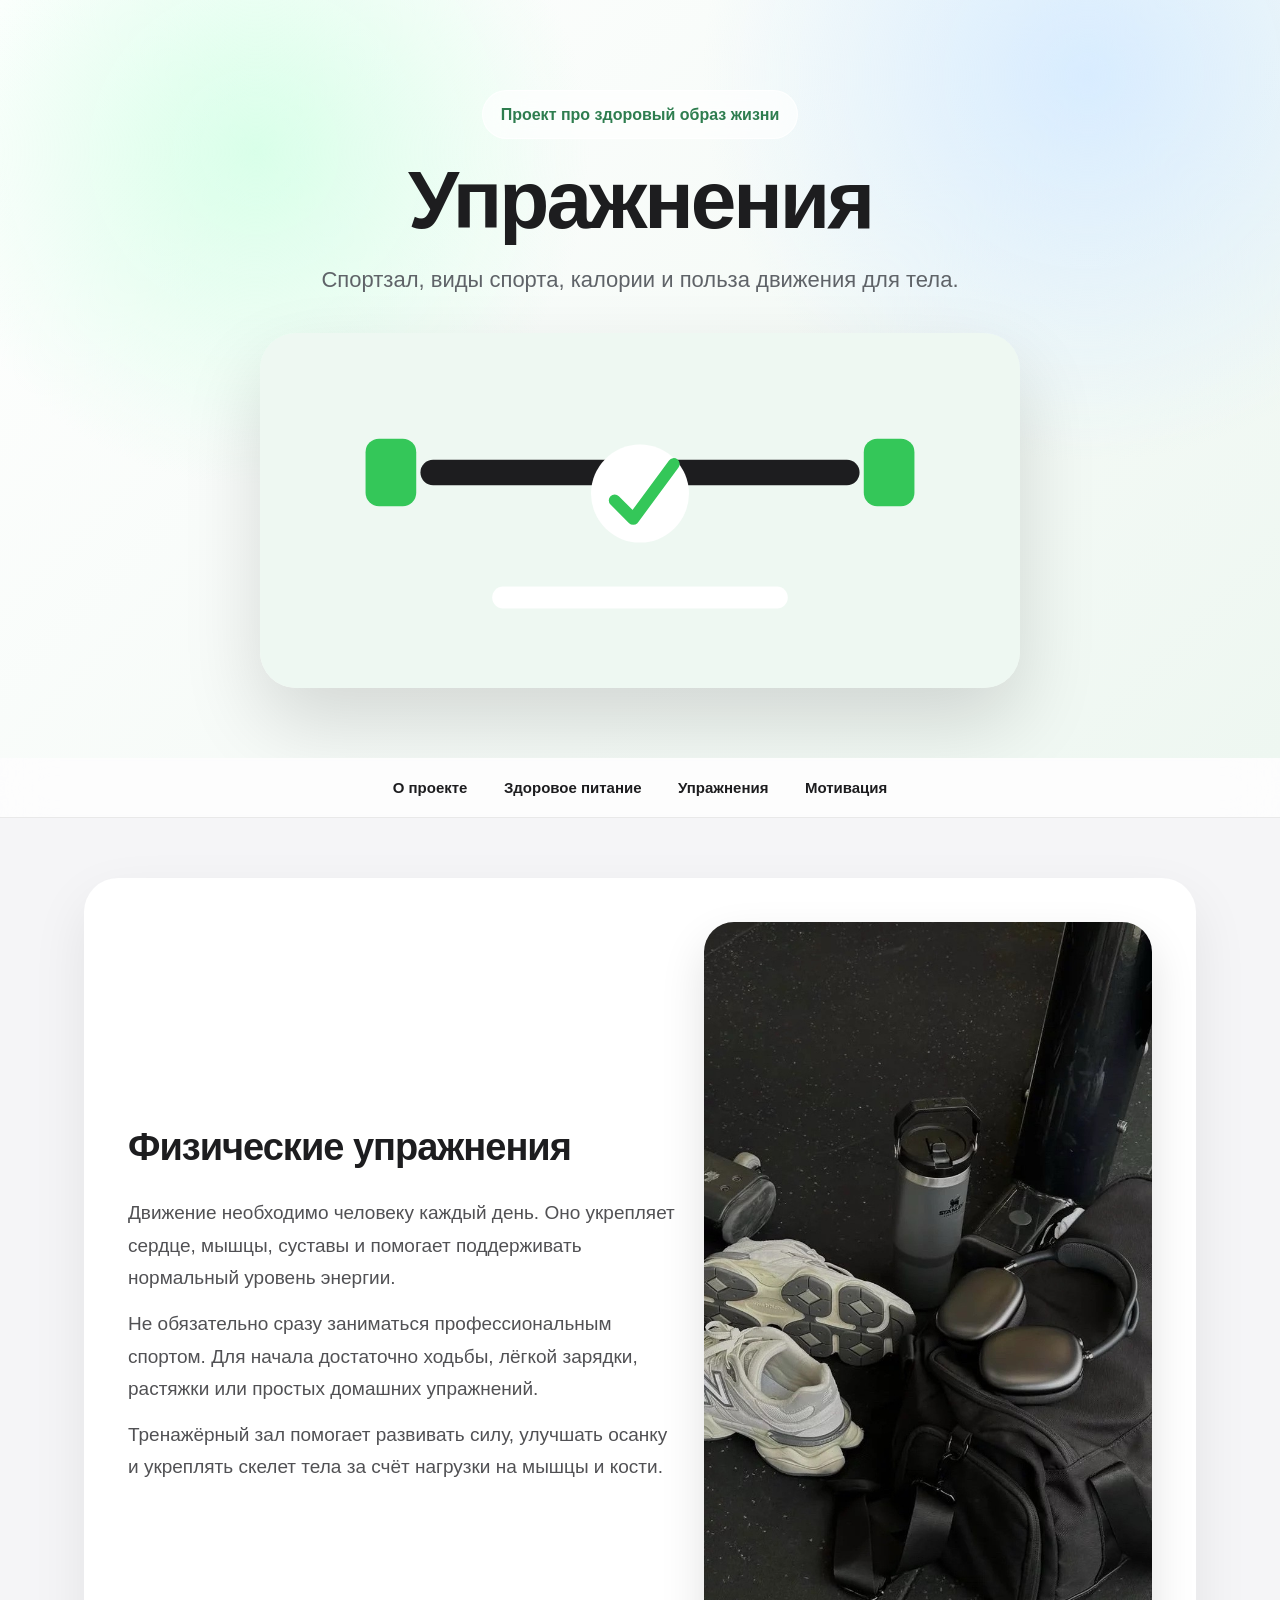
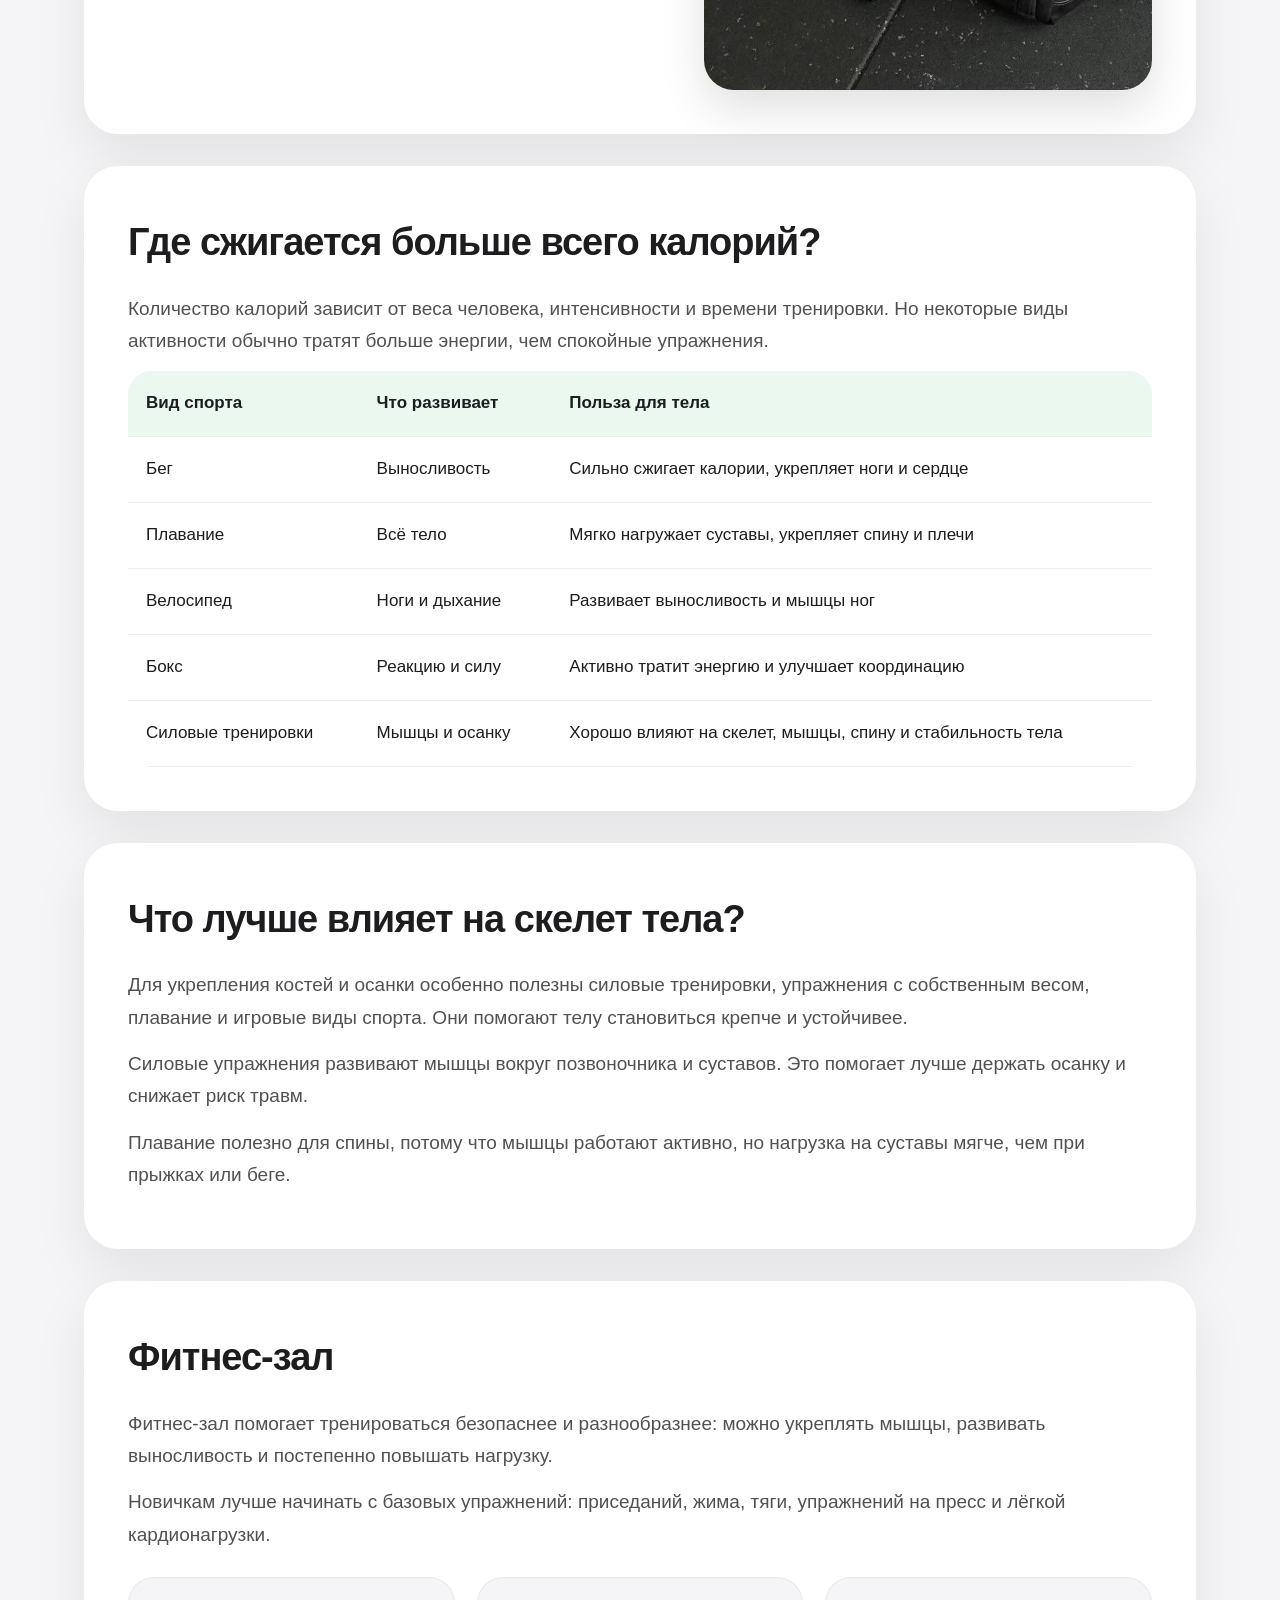
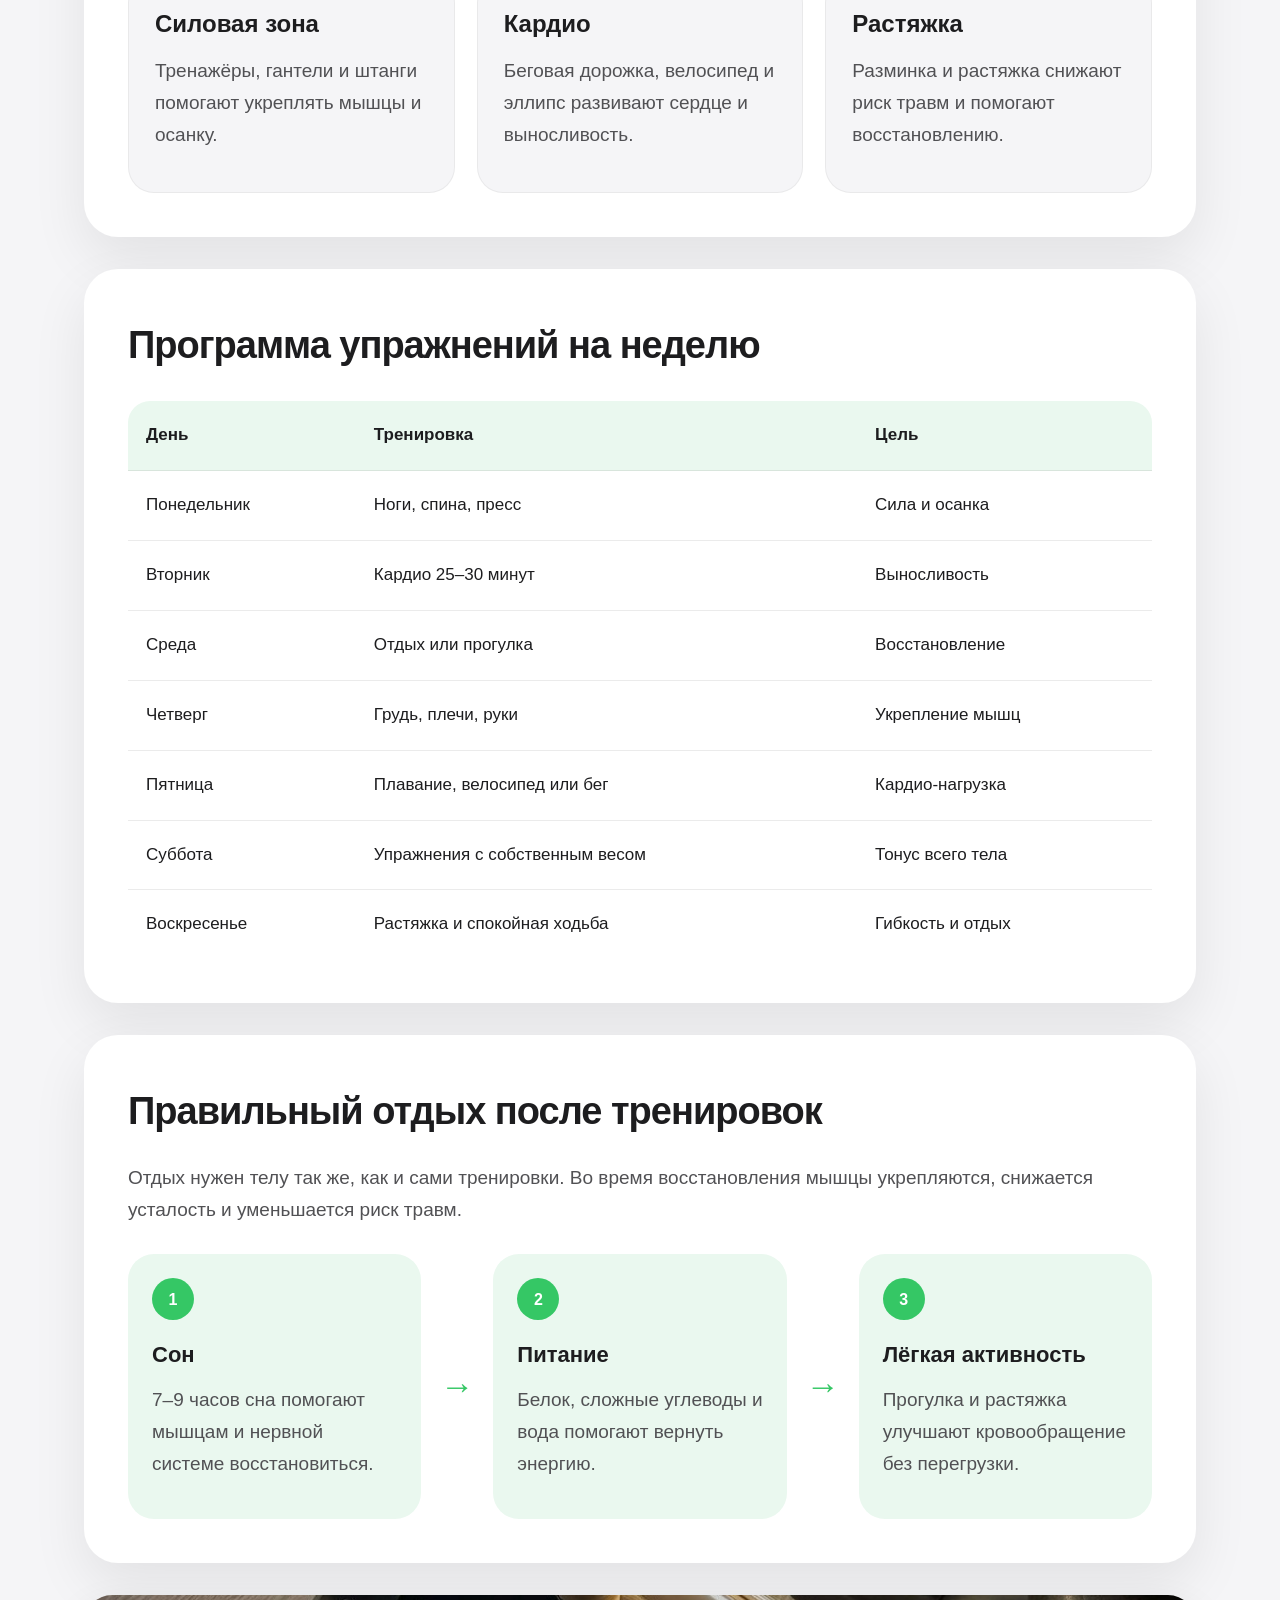
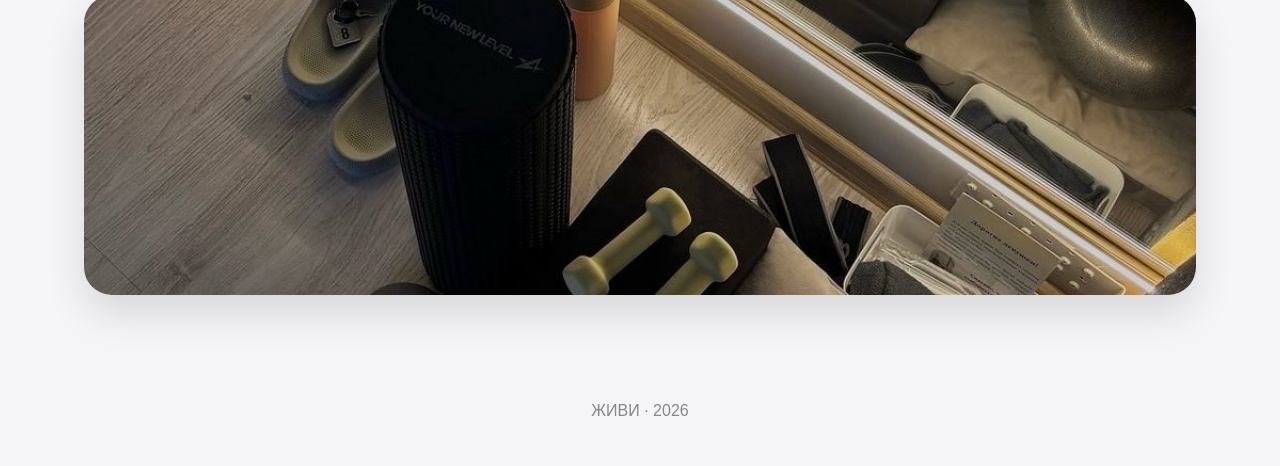
==== exercise.html @ 661ed114 "Add files via upload" ====
<!DOCTYPE html>
<html lang="ru">
<head>
    <meta charset="UTF-8">
    <meta name="viewport" content="width=device-width, initial-scale=1.0">
    <title>ЖИВИ | Упражнения</title>
    <link rel="stylesheet" href="css/exercise.css">
    <link rel="icon" href="images/лого_сайта.jpg">
</head>
<body>

    <header class="hero">
        <div class="hero-badge">Проект про здоровый образ жизни</div>

        <h1>Упражнения</h1>

        <p>
            Спортзал, виды спорта, калории и польза движения для тела.
        </p>

        <img
            class="hero-art"
            src="images/exercise.svg"
            alt="Упражнения"
        >
    </header>

    <nav>
        <a href="index.html">О проекте</a>
        <a href="food.html">Здоровое питание</a>
        <a href="exercise.html">Упражнения</a>
        <a href="motivation.html">Мотивация</a>
    </nav>

    <main>

        <section class="card split">
            <div>
                <h2>Физические упражнения</h2>

                <p>
                    Движение необходимо человеку каждый день. Оно укрепляет сердце,
                    мышцы, суставы и помогает поддерживать нормальный уровень энергии.
                </p>

                <p>
                    Не обязательно сразу заниматься профессиональным спортом.
                    Для начала достаточно ходьбы, лёгкой зарядки, растяжки
                    или простых домашних упражнений.
                </p>

                <p>
                    Тренажёрный зал помогает развивать силу, улучшать осанку и
                    укреплять скелет тела за счёт нагрузки на мышцы и кости.
                </p>
            </div>

            <img
                class="photo"
                src="images/зал_вайб.jpg"
                alt="Спортзал"
            >
        </section>

        <section class="card">
            <h2>Где сжигается больше всего калорий?</h2>

            <p>
                Количество калорий зависит от веса человека, интенсивности и
                времени тренировки. Но некоторые виды активности обычно тратят
                больше энергии, чем спокойные упражнения.
            </p>

            <table class="table">
                <tr>
                    <th>Вид спорта</th>
                    <th>Что развивает</th>
                    <th>Польза для тела</th>
                </tr>

                <tr>
                    <td>Бег</td>
                    <td>Выносливость</td>
                    <td>Сильно сжигает калории, укрепляет ноги и сердце</td>
                </tr>

                <tr>
                    <td>Плавание</td>
                    <td>Всё тело</td>
                    <td>Мягко нагружает суставы, укрепляет спину и плечи</td>
                </tr>

                <tr>
                    <td>Велосипед</td>
                    <td>Ноги и дыхание</td>
                    <td>Развивает выносливость и мышцы ног</td>
                </tr>

                <tr>
                    <td>Бокс</td>
                    <td>Реакцию и силу</td>
                    <td>Активно тратит энергию и улучшает координацию</td>
                </tr>

                <tr>
                    <td>Силовые тренировки</td>
                    <td>Мышцы и осанку</td>
                    <td>Хорошо влияют на скелет, мышцы, спину и стабильность тела</td>
                </tr>
            </table>
        </section>

        <section class="card">
            <h2>Что лучше влияет на скелет тела?</h2>

            <p>
                Для укрепления костей и осанки особенно полезны силовые тренировки,
                упражнения с собственным весом, плавание и игровые виды спорта.
                Они помогают телу становиться крепче и устойчивее.
            </p>

            <p>
                Силовые упражнения развивают мышцы вокруг позвоночника и суставов.
                Это помогает лучше держать осанку и снижает риск травм.
            </p>

            <p>
                Плавание полезно для спины, потому что мышцы работают активно,
                но нагрузка на суставы мягче, чем при прыжках или беге.
            </p>
        </section>

        <section class="card">
            <h2>Фитнес-зал</h2>

            <p>
                Фитнес-зал помогает тренироваться безопаснее и разнообразнее: можно
                укреплять мышцы, развивать выносливость и постепенно повышать нагрузку.
            </p>

            <p>
                Новичкам лучше начинать с базовых упражнений: приседаний, жима,
                тяги, упражнений на пресс и лёгкой кардионагрузки.
            </p>

            <div class="fitness-grid">
                <div class="fitness-box">
                    <h3>Силовая зона</h3>
                    <p>Тренажёры, гантели и штанги помогают укреплять мышцы и осанку.</p>
                </div>

                <div class="fitness-box">
                    <h3>Кардио</h3>
                    <p>Беговая дорожка, велосипед и эллипс развивают сердце и выносливость.</p>
                </div>

                <div class="fitness-box">
                    <h3>Растяжка</h3>
                    <p>Разминка и растяжка снижают риск травм и помогают восстановлению.</p>
                </div>
            </div>
        </section>

        <section class="card">
            <h2>Программа упражнений на неделю</h2>

            <table class="exercise-table">
                <thead>
                    <tr>
                        <th>День</th>
                        <th>Тренировка</th>
                        <th>Цель</th>
                    </tr>
                </thead>
                <tbody>
                    <tr>
                        <td>Понедельник</td>
                        <td>Ноги, спина, пресс</td>
                        <td>Сила и осанка</td>
                    </tr>
                    <tr>
                        <td>Вторник</td>
                        <td>Кардио 25–30 минут</td>
                        <td>Выносливость</td>
                    </tr>
                    <tr>
                        <td>Среда</td>
                        <td>Отдых или прогулка</td>
                        <td>Восстановление</td>
                    </tr>
                    <tr>
                        <td>Четверг</td>
                        <td>Грудь, плечи, руки</td>
                        <td>Укрепление мышц</td>
                    </tr>
                    <tr>
                        <td>Пятница</td>
                        <td>Плавание, велосипед или бег</td>
                        <td>Кардио-нагрузка</td>
                    </tr>
                    <tr>
                        <td>Суббота</td>
                        <td>Упражнения с собственным весом</td>
                        <td>Тонус всего тела</td>
                    </tr>
                    <tr>
                        <td>Воскресенье</td>
                        <td>Растяжка и спокойная ходьба</td>
                        <td>Гибкость и отдых</td>
                    </tr>
                </tbody>
            </table>
        </section>

        <section class="card">
            <h2>Правильный отдых после тренировок</h2>

            <p>
                Отдых нужен телу так же, как и сами тренировки. Во время восстановления
                мышцы укрепляются, снижается усталость и уменьшается риск травм.
            </p>

            <div class="rest-scheme">
                <div class="rest-item">
                    <span>1</span>
                    <h3>Сон</h3>
                    <p>7–9 часов сна помогают мышцам и нервной системе восстановиться.</p>
                </div>

                <div class="rest-arrow">→</div>

                <div class="rest-item">
                    <span>2</span>
                    <h3>Питание</h3>
                    <p>Белок, сложные углеводы и вода помогают вернуть энергию.</p>
                </div>

                <div class="rest-arrow">→</div>

                <div class="rest-item">
                    <span>3</span>
                    <h3>Лёгкая активность</h3>
                    <p>Прогулка и растяжка улучшают кровообращение без перегрузки.</p>
                </div>
            </div>
        </section>

        <section class="gallery gallery-one">
            <img src="images/зал_footer.jpg" alt="Зал">
        </section>

    </main>

    <footer>
        ЖИВИ · 2026
    </footer>

</body>
</html>
---- css/exercise.css ----
* {
    margin: 0;
    padding: 0;
    box-sizing: border-box;
}

html {
    scroll-behavior: smooth;
}

body {
    font-family: -apple-system, BlinkMacSystemFont, "Segoe UI", Arial, sans-serif;
    background: #f5f5f7;
    color: #1d1d1f;
    line-height: 1.7;
}

.hero {
    min-height: 520px;
    padding: 90px 24px 70px;
    text-align: center;
    background:
        radial-gradient(circle at 20% 20%, #d9ffe9, transparent 28%),
        radial-gradient(circle at 85% 10%, #d8ecff, transparent 30%),
        linear-gradient(135deg, #fff, #eef7f1);
    overflow: hidden;
}

.hero-badge {
    display: inline-block;
    padding: 10px 18px;
    background: rgba(255, 255, 255, .65);
    backdrop-filter: blur(18px);
    border: 1px solid rgba(255, 255, 255, .8);
    border-radius: 999px;
    color: #2e7d4f;
    font-weight: 700;
    margin-bottom: 22px;
}

.hero h1 {
    font-size: clamp(42px, 7vw, 82px);
    line-height: .95;
    letter-spacing: -3px;
    margin-bottom: 22px;
}

.hero p {
    max-width: 760px;
    margin: 0 auto 35px;
    font-size: 22px;
    color: #5f6368;
}

.hero-art {
    max-width: 760px;
    width: 100%;
    margin: 30px auto 0;
    border-radius: 36px;
    box-shadow: 0 35px 80px rgba(0, 0, 0, .14);
    display: block;
}

nav {
    position: sticky;
    top: 0;
    z-index: 10;
    background: rgba(255, 255, 255, .74);
    backdrop-filter: blur(25px);
    border-bottom: 1px solid rgba(0, 0, 0, .08);
    padding: 16px;
    text-align: center;
}

nav a {
    text-decoration: none;
    color: #1d1d1f;
    margin: 0 16px;
    font-size: 15px;
    font-weight: 600;
    transition: .25s;
}

nav a:hover {
    color: #0071e3;
}

main {
    max-width: 1160px;
    margin: 60px auto;
    padding: 0 24px;
}

.card {
    background: #fff;
    border-radius: 34px;
    padding: 44px;
    margin-bottom: 32px;
    box-shadow: 0 22px 55px rgba(0, 0, 0, .08);
}

.card h2 {
    font-size: 38px;
    letter-spacing: -1px;
    margin-bottom: 18px;
}

.card p,
.card li {
    font-size: 19px;
    color: #515154;
    margin-bottom: 14px;
}

.card ul {
    padding-left: 24px;
}

.grid {
    display: grid;
    grid-template-columns: repeat(auto-fit, minmax(245px, 1fr));
    gap: 24px;
}

.mini-card {
    background: #fff;
    border-radius: 28px;
    padding: 30px;
    box-shadow: 0 15px 35px rgba(0, 0, 0, .06);
    transition: .25s;
}

.mini-card:hover {
    transform: translateY(-6px);
}

.mini-card .icon {
    font-size: 38px;
    margin-bottom: 12px;
}

.mini-card h3 {
    font-size: 24px;
    margin-bottom: 10px;
}

.mini-card p {
    font-size: 17px;
    color: #5f6368;
}

.split {
    display: grid;
    grid-template-columns: 1.1fr .9fr;
    gap: 28px;
    align-items: center;
}

.photo {
    width: 100%;
    border-radius: 30px;
    box-shadow: 0 20px 45px rgba(0, 0, 0, .12);
    display: block;
}

.compare {
    display: grid;
    grid-template-columns: repeat(2, minmax(0, 1fr));
    gap: 24px;
}

.compare-box {
    border-radius: 30px;
    padding: 30px;
    background: #f5f5f7;
    border: 1px solid rgba(0, 0, 0, .05);
}

.compare-box h3 {
    font-size: 28px;
    margin-bottom: 14px;
}

.tag {
    display: inline-block;
    background: #e6f7ed;
    color: #217a47;
    border-radius: 999px;
    padding: 7px 13px;
    font-weight: 700;
    margin: 6px 8px 6px 0;
}

.table {
    width: 100%;
    border-collapse: collapse;
    overflow: hidden;
    border-radius: 24px;
    background: #fff;
}

.table th,
.table td {
    padding: 18px;
    border-bottom: 1px solid #ececec;
    text-align: left;
    font-size: 17px;
}

.table th {
    background: #eaf8ef;
}

.fitness-grid {
    display: grid;
    grid-template-columns: repeat(3, 1fr);
    gap: 22px;
    margin-top: 26px;
}

.fitness-box {
    background: #f5f5f7;
    border-radius: 26px;
    padding: 26px;
    border: 1px solid rgba(0, 0, 0, .05);
}

.fitness-box h3 {
    font-size: 24px;
    margin-bottom: 10px;
}

.exercise-table {
    width: 100%;
    margin-top: 24px;
    border-collapse: collapse;
    overflow: hidden;
    border-radius: 22px;
    background: #ffffff;
}

.exercise-table th,
.exercise-table td {
    padding: 20px 18px;
    text-align: left;
    font-size: 17px;
    color: #1d1d1f;
    border-bottom: 1px solid rgba(0, 0, 0, .08);
}

.exercise-table th {
    background: #eaf8ef;
    color: #1d1d1f;
    font-weight: 700;
}

.exercise-table tr:last-child td {
    border-bottom: none;
}

.rest-scheme {
    display: grid;
    grid-template-columns: 1fr 40px 1fr 40px 1fr;
    align-items: stretch;
    gap: 16px;
    margin-top: 28px;
}

.rest-item {
    background: #eaf8ef;
    border-radius: 26px;
    padding: 24px;
    min-height: 190px;
}

.rest-item span {
    display: flex;
    align-items: center;
    justify-content: center;
    width: 42px;
    height: 42px;
    margin-bottom: 16px;
    border-radius: 50%;
    background: #35c765;
    color: #ffffff;
    font-weight: 700;
}

.rest-item h3 {
    font-size: 22px;
    margin-bottom: 10px;
}

.rest-arrow {
    display: flex;
    align-items: center;
    justify-content: center;
    color: #35c765;
    font-size: 34px;
    font-weight: 700;
}

.gallery {
    display: grid;
    grid-template-columns: repeat(auto-fit, minmax(260px, 1fr));
    gap: 24px;
    margin-bottom: 32px;
}

.gallery img {
    width: 100%;
    border-radius: 28px;
    box-shadow: 0 18px 40px rgba(0, 0, 0, .1);
    background: white;
}

.gallery-one {
    grid-template-columns: 1fr;
}

.gallery-one img {
    height: 300px;
    object-fit: cover;
    object-position: center;
    border-radius: 28px;
    box-shadow: 0 18px 40px rgba(0, 0, 0, 0.12);
}


footer {
    text-align: center;
    padding: 42px;
    color: #86868b;
}

@media (max-width: 800px) {
    .split,
    .compare {
        grid-template-columns: 1fr;
    }

    nav a {
        display: inline-block;
        margin: 6px 10px;
    }

    .card {
        padding: 30px;
    }

    .hero h1 {
        letter-spacing: -2px;
    }

    .rest-scheme {
        grid-template-columns: 1fr;
    }

    .rest-arrow {
        transform: rotate(90deg);
    }
}
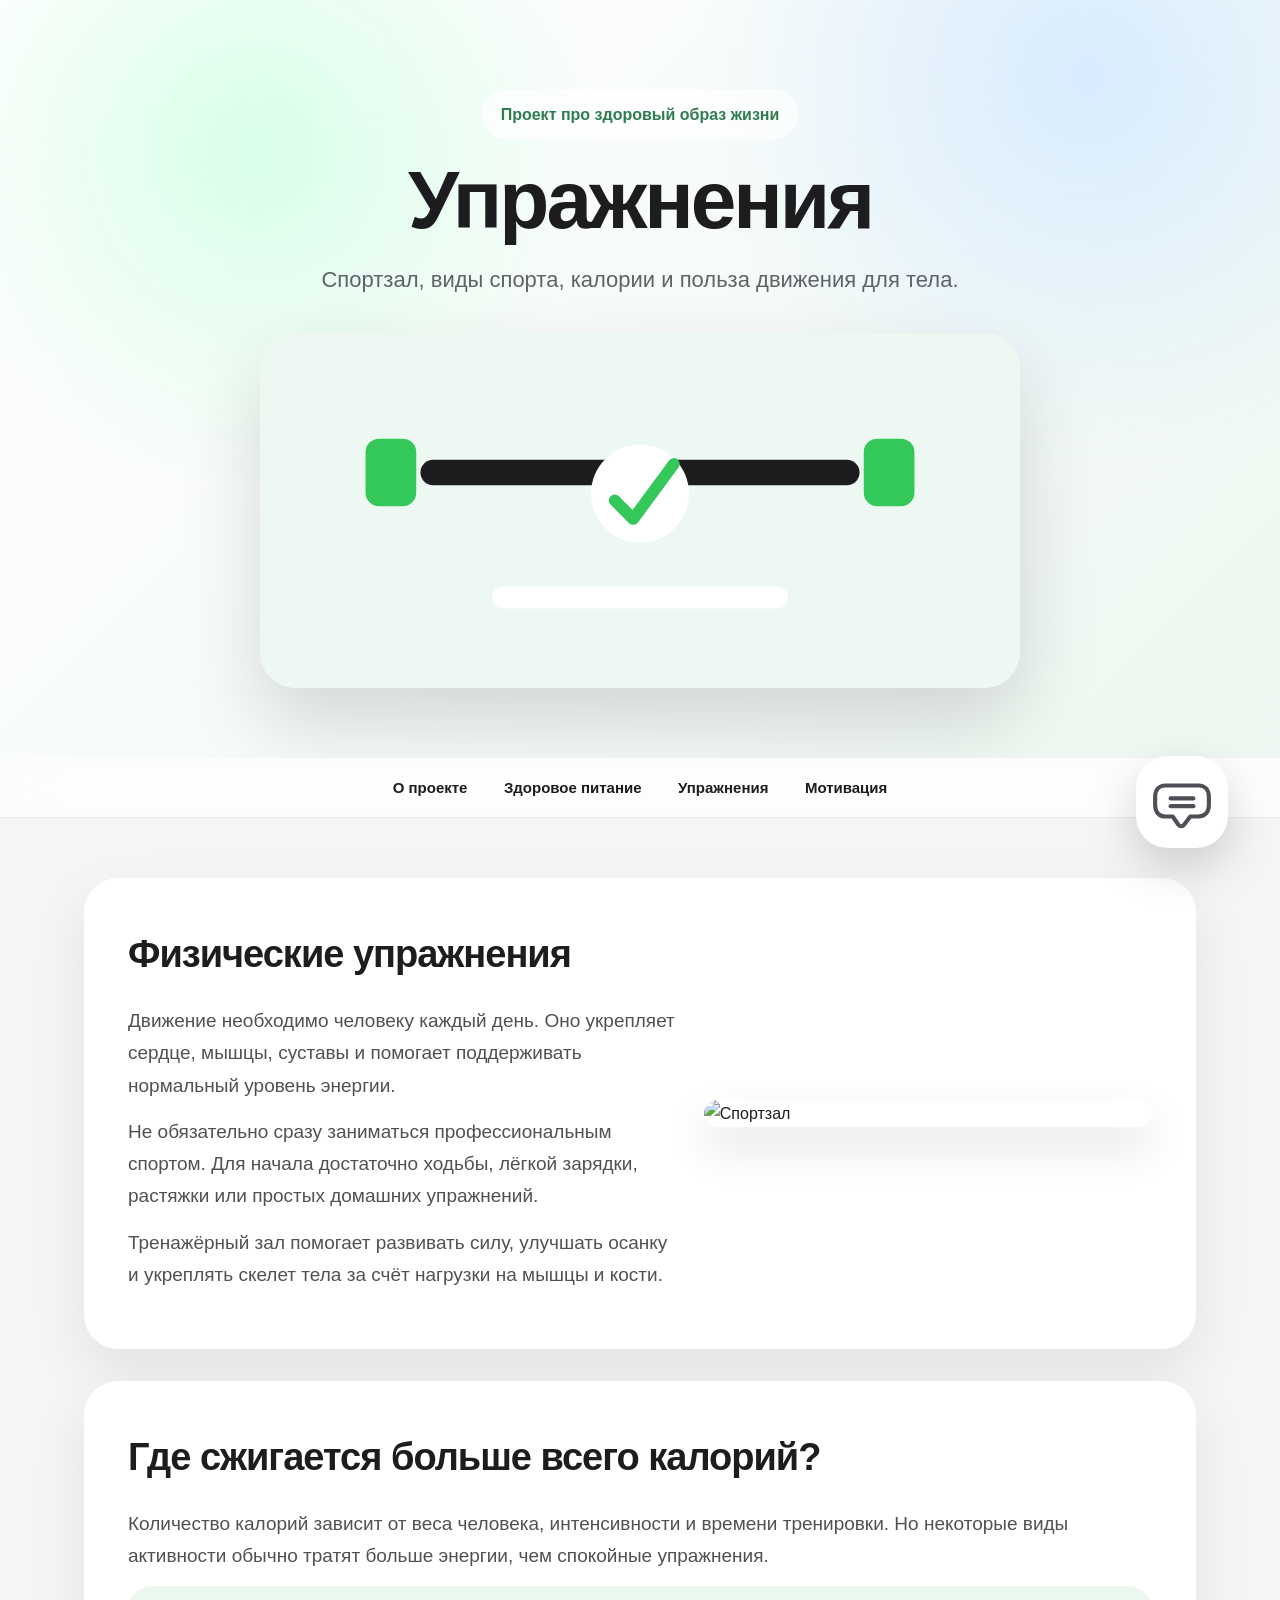
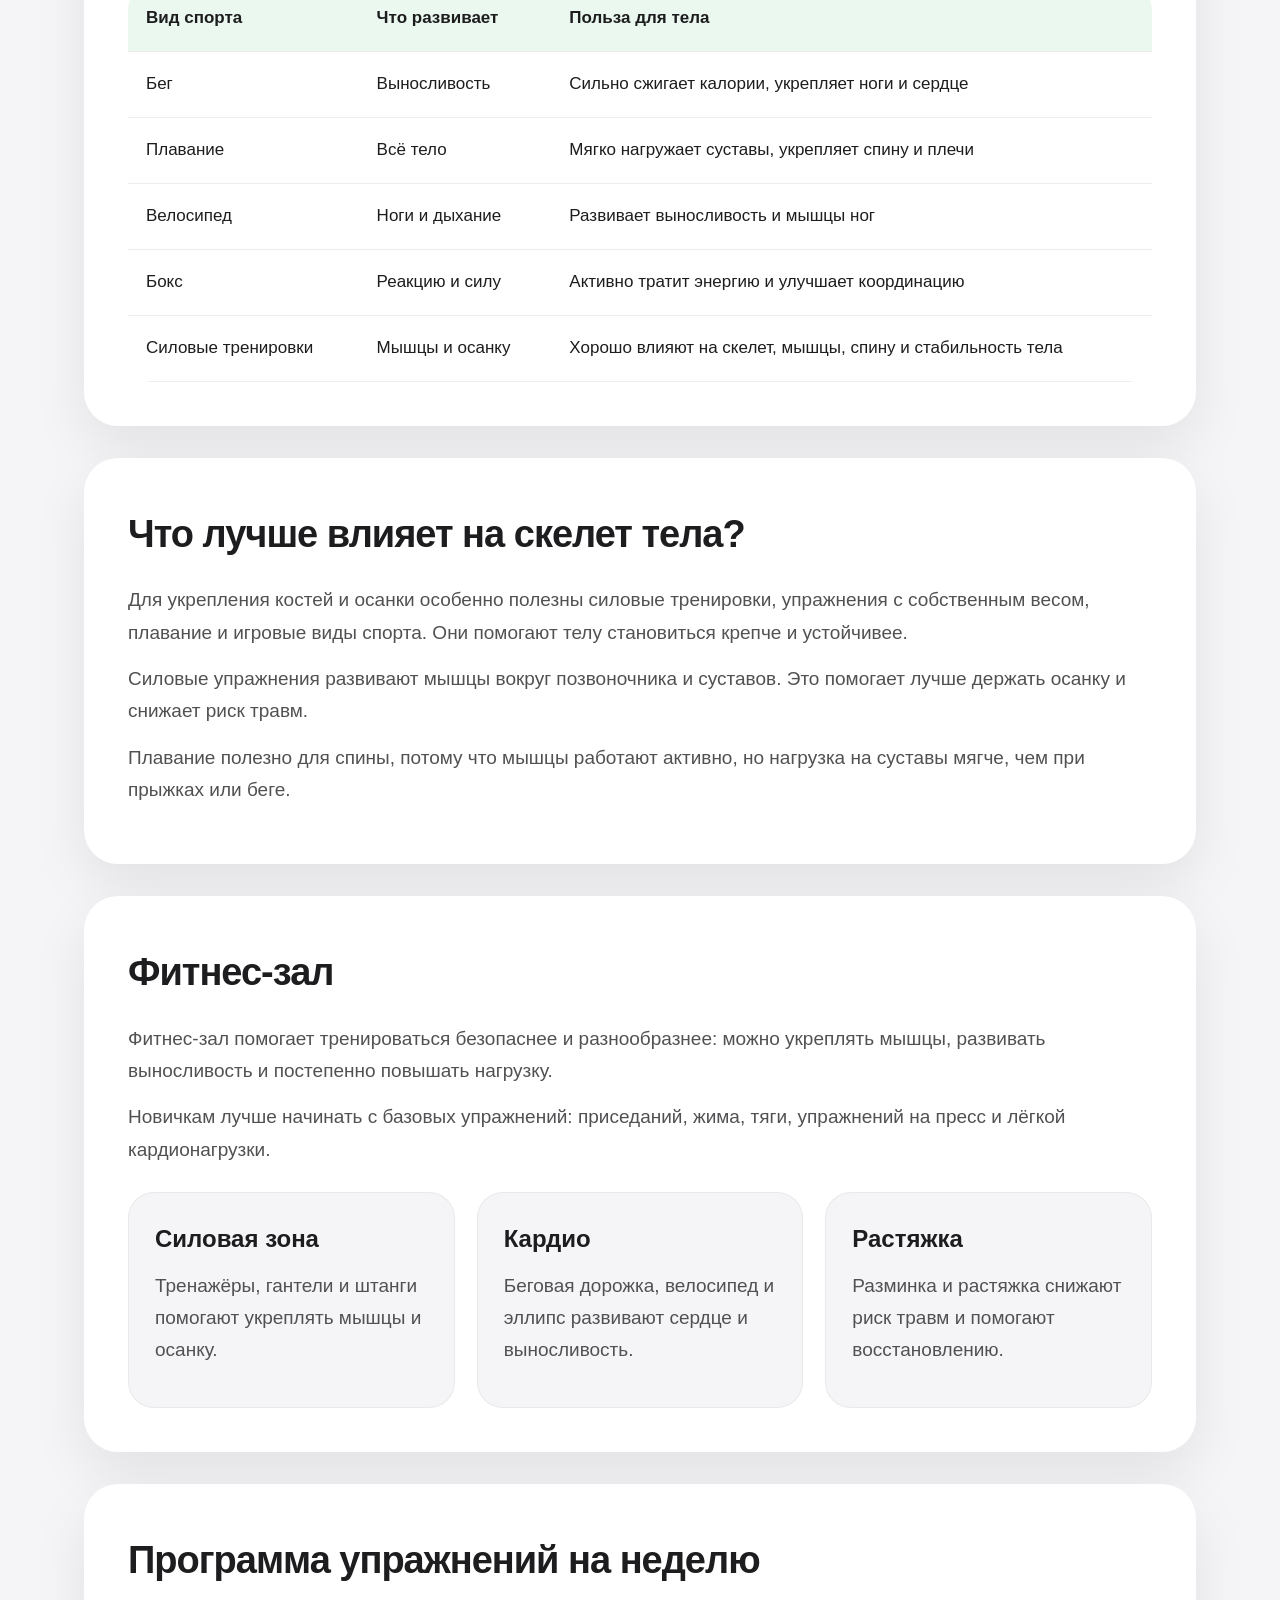
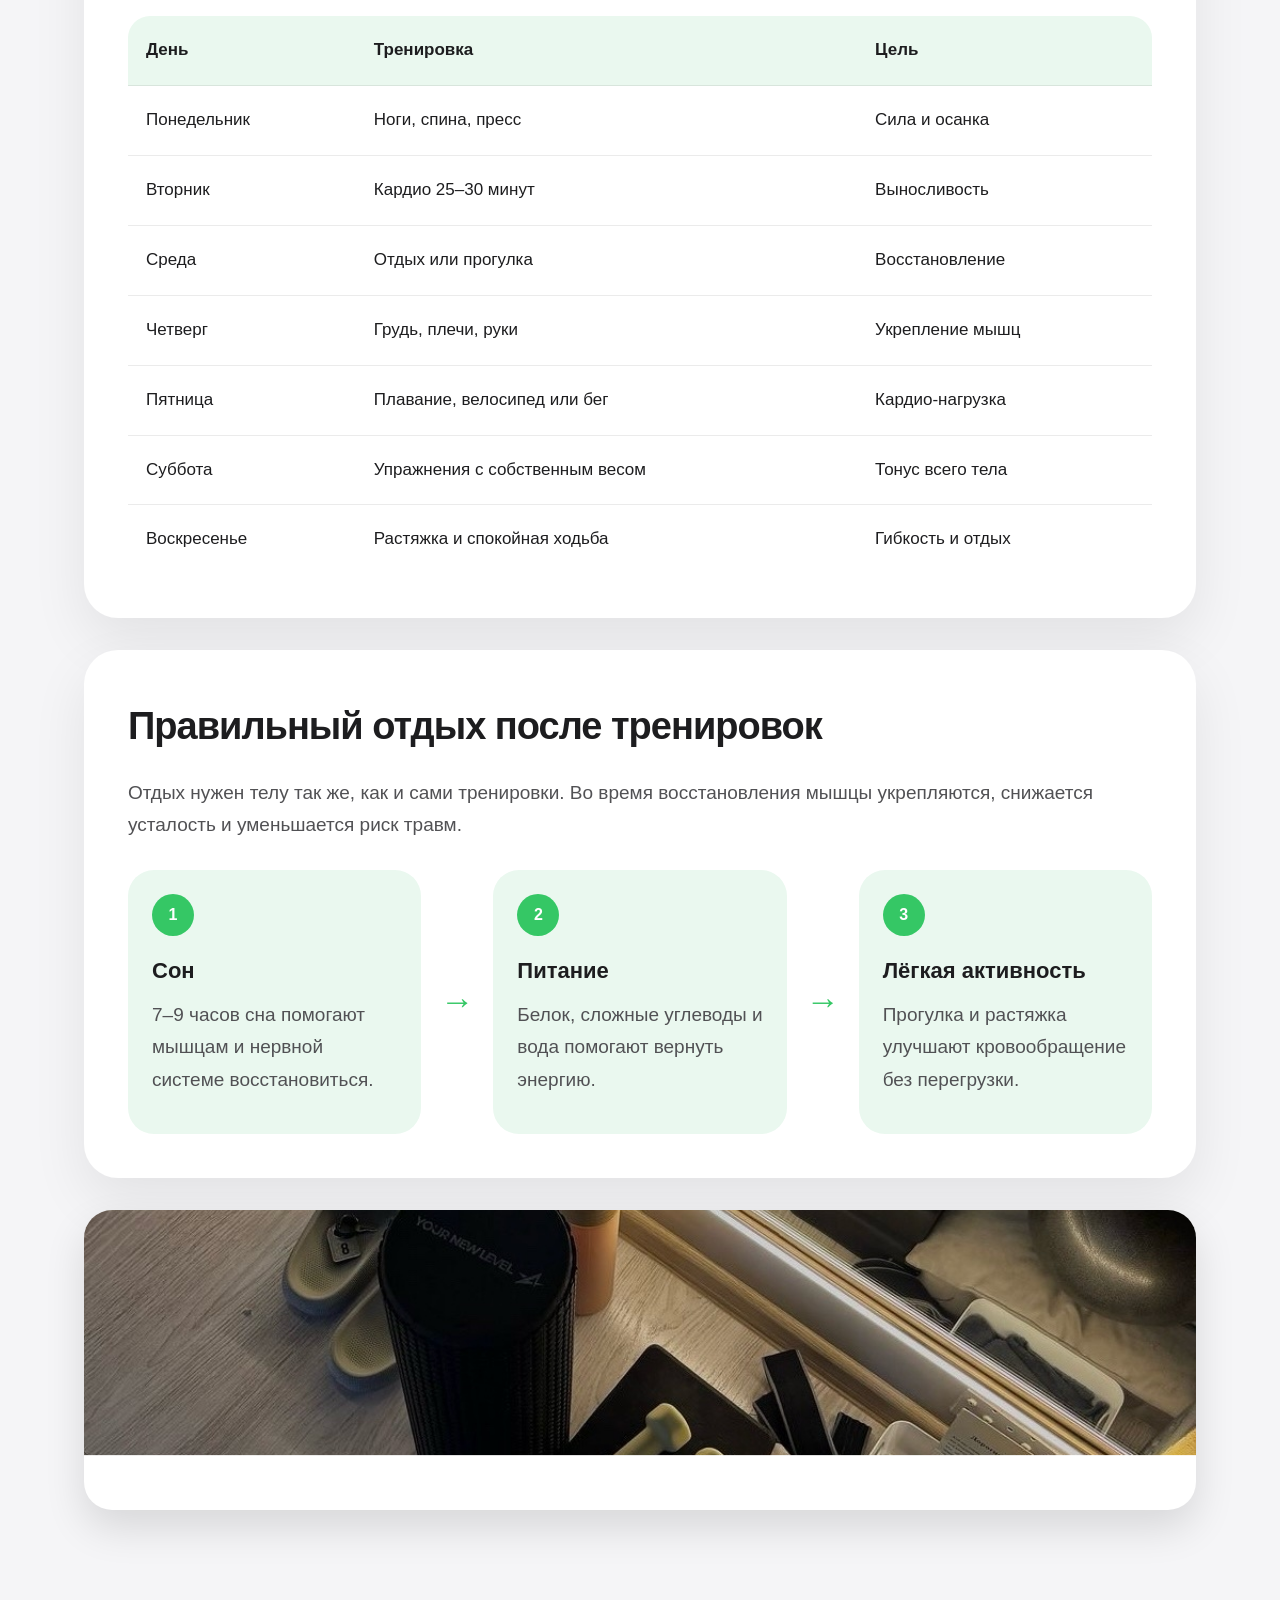
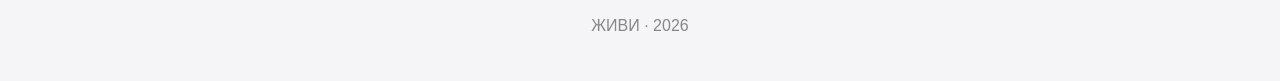
==== commit 2b1b67f7: "Add files via upload" ====
--- a/exercise.html
+++ b/exercise.html
@@ -255,5 +255,116 @@
         ЖИВИ · 2026
     </footer>
 
+    <div class="jivi-join-widget">
+
+        <div class="jivi-interest-message" id="jiviInterestMessage">
+            тут кое-что интересное
+        </div>
+
+        <button class="jivi-chat-button" id="jiviOpenModal" aria-label="Записаться на проект ЖИВИ">
+            <svg viewBox="0 0 120 100" class="jivi-chat-icon" aria-hidden="true">
+                <path d="M28 18H92C105 18 112 27 112 40V57C112 70 104 78 91 78H76L64 94C61 98 56 98 53 94L42 78H28C15 78 8 69 8 56V40C8 27 15 18 28 18Z"></path>
+                <line x1="38" y1="43" x2="82" y2="43"></line>
+                <line x1="38" y1="58" x2="82" y2="58"></line>
+            </svg>
+        </button>
+
+    </div>
+
+    <div class="jivi-modal" id="jiviModal">
+        <div class="jivi-modal-window">
+
+            <button class="jivi-close" id="jiviCloseModal" aria-label="Закрыть окно">
+                ×
+            </button>
+
+            <div class="jivi-modal-icon">
+                <svg viewBox="0 0 120 100" aria-hidden="true">
+                    <path d="M28 18H92C105 18 112 27 112 40V57C112 70 104 78 91 78H76L64 94C61 98 56 98 53 94L42 78H28C15 78 8 69 8 56V40C8 27 15 18 28 18Z"></path>
+                    <line x1="38" y1="43" x2="82" y2="43"></line>
+                    <line x1="38" y1="58" x2="82" y2="58"></line>
+                </svg>
+            </div>
+
+            <h2>Запись на проект ЖИВИ</h2>
+
+            <p>
+                Оставь имя и почту, чтобы присоединиться к проекту
+                и начать путь к здоровому образу жизни.
+            </p>
+
+            <form class="jivi-form" id="jiviForm">
+                <input type="text" id="jiviName" placeholder="Ваше имя" required>
+                <input type="email" id="jiviEmail" placeholder="Ваша почта" required>
+
+                <button type="submit">
+                    Записаться
+                </button>
+            </form>
+
+        </div>
+        </div>
+
+        <div class="jivi-success-modal" id="jiviSuccessModal">
+        <div class="jivi-success-window">
+            <div class="jivi-success-mark">✓</div>
+            <h2>Вы успешно записались на наш проект</h2>
+            <button id="jiviSuccessClose">
+                Отлично
+            </button>
+        </div>
+    </div>
+    
+<script>
+    const jiviOpenModal = document.getElementById('jiviOpenModal');
+    const jiviCloseModal = document.getElementById('jiviCloseModal');
+    const jiviModal = document.getElementById('jiviModal');
+    const jiviForm = document.getElementById('jiviForm');
+    const jiviSuccessModal = document.getElementById('jiviSuccessModal');
+    const jiviSuccessClose = document.getElementById('jiviSuccessClose');
+    const jiviInterestMessage = document.getElementById('jiviInterestMessage');
+
+    jiviOpenModal.addEventListener('click', function () {
+        jiviModal.classList.add('active');
+        jiviInterestMessage.classList.remove('show');
+    });
+
+    jiviCloseModal.addEventListener('click', function () {
+        jiviModal.classList.remove('active');
+    });
+
+    jiviModal.addEventListener('click', function (event) {
+        if (event.target === jiviModal) {
+            jiviModal.classList.remove('active');
+        }
+    });
+
+    jiviForm.addEventListener('submit', function (event) {
+        event.preventDefault();
+
+        jiviModal.classList.remove('active');
+        jiviSuccessModal.classList.add('active');
+        jiviForm.reset();
+    });
+
+    jiviSuccessClose.addEventListener('click', function () {
+        jiviSuccessModal.classList.remove('active');
+    });
+
+    jiviSuccessModal.addEventListener('click', function (event) {
+        if (event.target === jiviSuccessModal) {
+            jiviSuccessModal.classList.remove('active');
+        }
+    });
+
+    setTimeout(function () {
+        jiviInterestMessage.classList.add('show');
+
+        setTimeout(function () {
+            jiviInterestMessage.classList.remove('show');
+        }, 6000);
+    }, 15000);
+</script>
+
 </body>
 </html>
--- a/css/exercise.css
+++ b/css/exercise.css
@@ -333,6 +333,278 @@
     color: #86868b;
 }
 
+.jivi-join-widget {
+    position: fixed !important;
+    right: 52px !important;   /* отступ от правого края */
+    bottom: 52px !important; /* подняли выше футера */
+    left: auto !important;
+    top: auto !important;
+    z-index: 1000 !important;
+}
+
+.jivi-chat-button {
+    width: 92px;
+    height: 92px;
+    border: none;
+    border-radius: 32px;
+    background: #ffffff;
+    box-shadow: 0 18px 46px rgba(0, 0, 0, 0.17);
+    cursor: pointer;
+    display: flex;
+    align-items: center;
+    justify-content: center;
+    transition: transform 0.25s ease, box-shadow 0.25s ease;
+}
+
+.jivi-chat-button:hover {
+    transform: translateY(-4px);
+    box-shadow: 0 20px 46px rgba(0, 0, 0, 0.2);
+}
+
+.jivi-chat-icon {
+    width: 62px;
+    height: 62px;
+    fill: none;
+    stroke: #4f5056;
+    stroke-width: 8;
+    stroke-linecap: round;
+    stroke-linejoin: round;
+}
+
+.jivi-interest-message {
+    position: absolute;
+    right: 88px;
+    bottom: 15px;
+    min-width: 210px;
+    padding: 14px 18px;
+    border-radius: 22px;
+    background: #ffffff;
+    color: #1f1f1f;
+    font-size: 15px;
+    font-weight: 600;
+    box-shadow: 0 14px 34px rgba(0, 0, 0, 0.14);
+    opacity: 0;
+    pointer-events: none;
+    transform: translateX(25px) scale(0.96);
+    transition: opacity 0.45s ease, transform 0.45s ease;
+}
+
+.jivi-interest-message::after {
+    content: "";
+    position: absolute;
+    right: -8px;
+    bottom: 20px;
+    width: 16px;
+    height: 16px;
+    background: #ffffff;
+    transform: rotate(45deg);
+}
+
+.jivi-interest-message.show {
+    opacity: 1;
+    transform: translateX(0) scale(1);
+}
+
+.jivi-modal,
+.jivi-success-modal {
+    position: fixed;
+    inset: 0;
+    background: rgba(20, 24, 28, 0.36);
+    backdrop-filter: blur(8px);
+    display: none;
+    align-items: center;
+    justify-content: center;
+    padding: 20px;
+}
+
+.jivi-modal {
+    z-index: 2000;
+}
+
+.jivi-success-modal {
+    z-index: 3000;
+}
+
+.jivi-modal.active,
+.jivi-success-modal.active {
+    display: flex;
+}
+
+.jivi-modal-window,
+.jivi-success-window {
+    position: relative;
+    width: 100%;
+    max-width: 430px;
+    background: #ffffff;
+    border-radius: 34px;
+    padding: 36px;
+    text-align: center;
+    box-shadow: 0 24px 70px rgba(0, 0, 0, 0.22);
+    animation: jiviModalShow 0.3s ease;
+}
+
+@keyframes jiviModalShow {
+    from {
+        opacity: 0;
+        transform: translateY(18px) scale(0.96);
+    }
+
+    to {
+        opacity: 1;
+        transform: translateY(0) scale(1);
+    }
+}
+
+.jivi-close {
+    position: absolute;
+    top: 18px;
+    right: 22px;
+    width: 34px;
+    height: 34px;
+    border: none;
+    border-radius: 50%;
+    background: #f5f5f7;
+    color: #4f5056;
+    font-size: 24px;
+    line-height: 1;
+    cursor: pointer;
+}
+
+.jivi-modal-icon {
+    width: 76px;
+    height: 76px;
+    margin: 0 auto 18px;
+    border-radius: 26px;
+    background: #eaf8ef;
+    display: flex;
+    align-items: center;
+    justify-content: center;
+}
+
+.jivi-modal-icon svg {
+    width: 48px;
+    height: 48px;
+    fill: none;
+    stroke: #217a47;
+    stroke-width: 8;
+    stroke-linecap: round;
+    stroke-linejoin: round;
+}
+
+.jivi-modal-window h2,
+.jivi-success-window h2 {
+    margin: 0 0 12px;
+    color: #1f1f1f;
+    font-size: 28px;
+    line-height: 1.15;
+}
+
+.jivi-modal-window p {
+    margin: 0 0 24px;
+    color: #6b6b6b;
+    font-size: 16px;
+    line-height: 1.55;
+}
+
+.jivi-form {
+    display: flex;
+    flex-direction: column;
+    gap: 14px;
+}
+
+.jivi-form input {
+    width: 100%;
+    box-sizing: border-box;
+    border: 1px solid #e1e1e5;
+    border-radius: 18px;
+    padding: 16px 18px;
+    font-size: 16px;
+    outline: none;
+    background: #f9f9fb;
+    transition: border-color 0.2s ease, background 0.2s ease;
+}
+
+.jivi-form input:focus {
+    border-color: #35c765;
+    background: #ffffff;
+}
+
+.jivi-form button,
+.jivi-success-window button {
+    border: none;
+    border-radius: 18px;
+    padding: 16px 22px;
+    background: #35c765;
+    color: #ffffff;
+    font-size: 16px;
+    font-weight: 700;
+    cursor: pointer;
+    transition: transform 0.2s ease, background 0.2s ease;
+}
+
+.jivi-form button:hover,
+.jivi-success-window button:hover {
+    background: #217a47;
+    transform: translateY(-2px);
+}
+
+.jivi-success-mark {
+    width: 76px;
+    height: 76px;
+    margin: 0 auto 18px;
+    border-radius: 50%;
+    background: #eaf8ef;
+    color: #35c765;
+    display: flex;
+    align-items: center;
+    justify-content: center;
+    font-size: 42px;
+    font-weight: 800;
+}
+
+.jivi-success-window button {
+    margin-top: 18px;
+    min-width: 150px;
+}
+
+@media (max-width: 800px) {
+    .jivi-join-widget {
+        right: 28px;
+        bottom: 28px;
+    }
+
+    .jivi-chat-button {
+        width: 76px;
+        height: 76px;
+        border-radius: 26px;
+    }
+
+    .jivi-chat-icon {
+        width: 50px;
+        height: 50px;
+    }
+
+    .jivi-interest-message {
+        right: 76px;
+        bottom: 10px;
+        min-width: 180px;
+        font-size: 14px;
+        padding: 12px 15px;
+    }
+
+    .jivi-modal-window,
+    .jivi-success-window {
+        padding: 30px 22px;
+        border-radius: 28px;
+    }
+
+    .jivi-modal-window h2,
+    .jivi-success-window h2 {
+        font-size: 24px;
+    }
+}
+
+
 @media (max-width: 800px) {
     .split,
     .compare {
